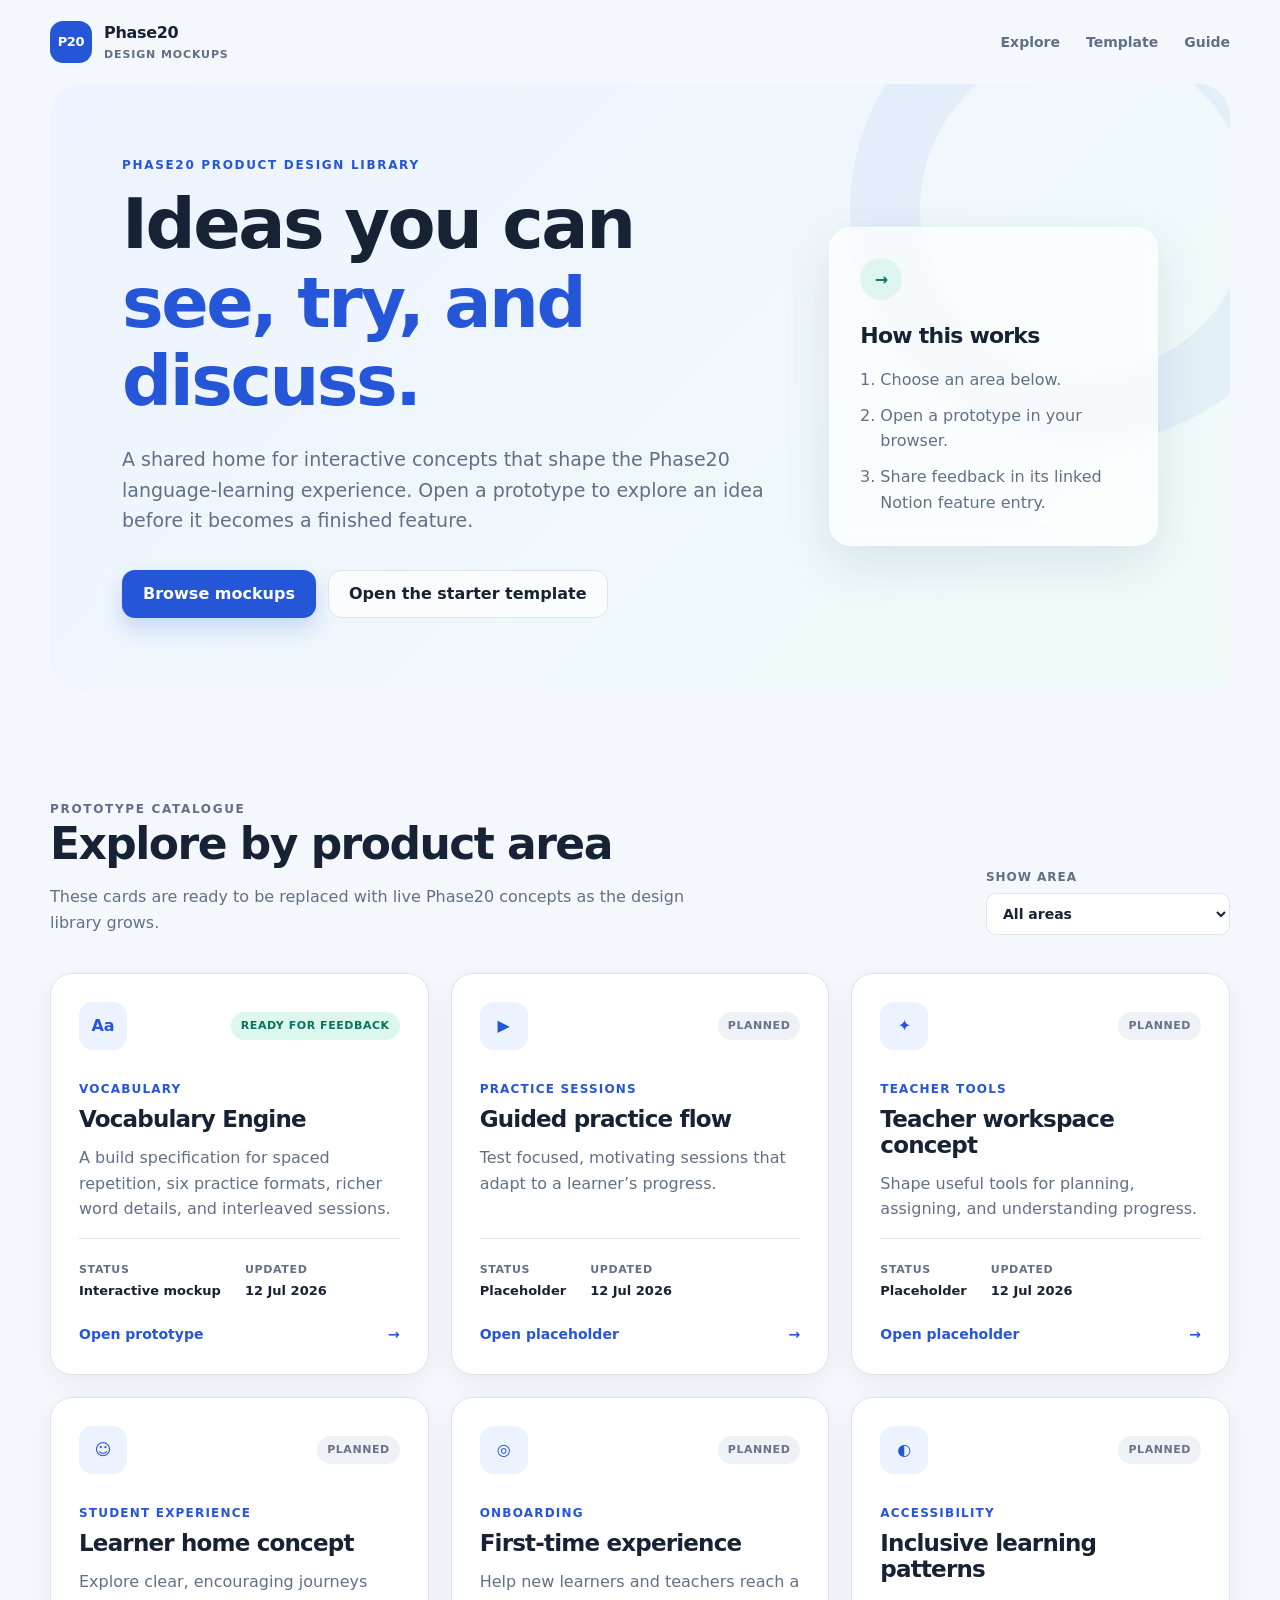
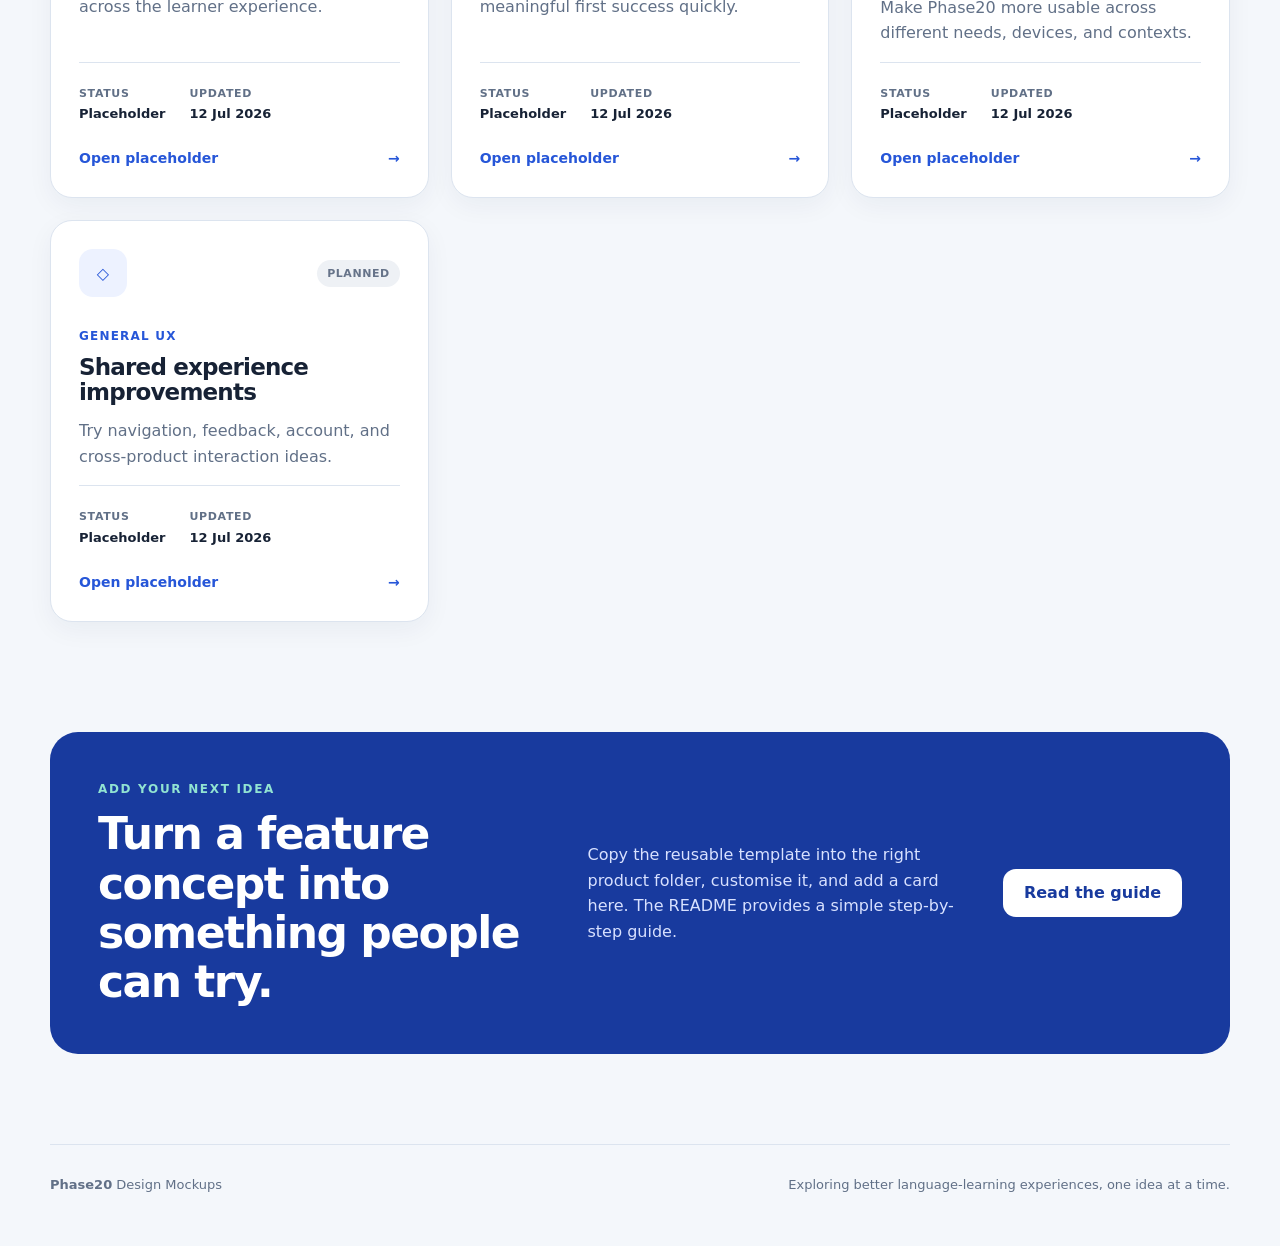
==== index.html @ e2a0d73b "Create Phase20 mockup library" ====
<!doctype html>
<html lang="en">
<head>
  <meta charset="utf-8">
  <meta name="viewport" content="width=device-width, initial-scale=1">
  <meta name="description" content="Interactive design prototypes for Phase20, a language-learning application.">
  <title>Phase20 Design Mockups</title>
  <link rel="stylesheet" href="shared/css/styles.css">
  <script src="shared/js/main.js" defer></script>
</head>
<body>
  <a class="skip-link" href="#mockups">Skip to mockups</a>
  <header class="site-header">
    <a class="brand" href="./" aria-label="Phase20 mockups home">
      <span class="brand-mark" aria-hidden="true">P20</span>
      <span>Phase20 <small>Design Mockups</small></span>
    </a>
    <nav aria-label="Primary navigation">
      <a href="#mockups">Explore</a>
      <a href="shared/mockup-template.html">Template</a>
      <a href="README.md">Guide</a>
    </nav>
  </header>

  <main>
    <section class="hero" aria-labelledby="page-title">
      <div class="hero-copy">
        <p class="eyebrow">Phase20 product design library</p>
        <h1 id="page-title">Ideas you can <span>see, try, and discuss.</span></h1>
        <p class="hero-summary">A shared home for interactive concepts that shape the Phase20 language-learning experience. Open a prototype to explore an idea before it becomes a finished feature.</p>
        <div class="hero-actions">
          <a class="button button-primary" href="#mockups">Browse mockups</a>
          <a class="button button-secondary" href="shared/mockup-template.html">Open the starter template</a>
        </div>
      </div>
      <aside class="hero-card" aria-label="How to use this library">
        <span class="hero-card-icon" aria-hidden="true">→</span>
        <h2>How this works</h2>
        <ol>
          <li>Choose an area below.</li>
          <li>Open a prototype in your browser.</li>
          <li>Share feedback in its linked Notion feature entry.</li>
        </ol>
      </aside>
    </section>

    <section class="catalogue" id="mockups" aria-labelledby="catalogue-title">
      <div class="section-heading">
        <div>
          <p class="eyebrow">Prototype catalogue</p>
          <h2 id="catalogue-title">Explore by product area</h2>
          <p>These cards are ready to be replaced with live Phase20 concepts as the design library grows.</p>
        </div>
        <label class="filter-label" for="area-filter">Show area
          <select id="area-filter">
            <option value="all">All areas</option>
            <option value="learning">Learning experience</option>
            <option value="support">Support and inclusion</option>
            <option value="platform">Platform experience</option>
          </select>
        </label>
      </div>

      <div class="card-grid">
        <article class="prototype-card" data-group="learning">
          <div class="card-top"><span class="card-icon" aria-hidden="true">Aa</span><span class="status status-ready">Ready for feedback</span></div>
          <p class="card-area">Vocabulary</p><h3>Vocabulary Engine</h3>
          <p>A build specification for spaced repetition, six practice formats, richer word details, and interleaved sessions.</p>
          <dl><div><dt>Status</dt><dd>Interactive mockup</dd></div><div><dt>Updated</dt><dd>12 Jul 2026</dd></div></dl>
          <a class="card-link" href="vocabulary/vocabulary-engine-build-spec.html">Open prototype <span aria-hidden="true">→</span></a>
        </article>

        <article class="prototype-card" data-group="learning">
          <div class="card-top"><span class="card-icon" aria-hidden="true">▶</span><span class="status status-planned">Planned</span></div>
          <p class="card-area">Practice Sessions</p><h3>Guided practice flow</h3>
          <p>Test focused, motivating sessions that adapt to a learner’s progress.</p>
          <dl><div><dt>Status</dt><dd>Placeholder</dd></div><div><dt>Updated</dt><dd>12 Jul 2026</dd></div></dl>
          <a class="card-link" href="shared/mockup-template.html">Open placeholder <span aria-hidden="true">→</span></a>
        </article>

        <article class="prototype-card" data-group="platform">
          <div class="card-top"><span class="card-icon" aria-hidden="true">✦</span><span class="status status-planned">Planned</span></div>
          <p class="card-area">Teacher Tools</p><h3>Teacher workspace concept</h3>
          <p>Shape useful tools for planning, assigning, and understanding progress.</p>
          <dl><div><dt>Status</dt><dd>Placeholder</dd></div><div><dt>Updated</dt><dd>12 Jul 2026</dd></div></dl>
          <a class="card-link" href="shared/mockup-template.html">Open placeholder <span aria-hidden="true">→</span></a>
        </article>

        <article class="prototype-card" data-group="learning">
          <div class="card-top"><span class="card-icon" aria-hidden="true">☺</span><span class="status status-planned">Planned</span></div>
          <p class="card-area">Student Experience</p><h3>Learner home concept</h3>
          <p>Explore clear, encouraging journeys across the learner experience.</p>
          <dl><div><dt>Status</dt><dd>Placeholder</dd></div><div><dt>Updated</dt><dd>12 Jul 2026</dd></div></dl>
          <a class="card-link" href="shared/mockup-template.html">Open placeholder <span aria-hidden="true">→</span></a>
        </article>

        <article class="prototype-card" data-group="platform">
          <div class="card-top"><span class="card-icon" aria-hidden="true">◎</span><span class="status status-planned">Planned</span></div>
          <p class="card-area">Onboarding</p><h3>First-time experience</h3>
          <p>Help new learners and teachers reach a meaningful first success quickly.</p>
          <dl><div><dt>Status</dt><dd>Placeholder</dd></div><div><dt>Updated</dt><dd>12 Jul 2026</dd></div></dl>
          <a class="card-link" href="shared/mockup-template.html">Open placeholder <span aria-hidden="true">→</span></a>
        </article>

        <article class="prototype-card" data-group="support">
          <div class="card-top"><span class="card-icon" aria-hidden="true">◐</span><span class="status status-planned">Planned</span></div>
          <p class="card-area">Accessibility</p><h3>Inclusive learning patterns</h3>
          <p>Make Phase20 more usable across different needs, devices, and contexts.</p>
          <dl><div><dt>Status</dt><dd>Placeholder</dd></div><div><dt>Updated</dt><dd>12 Jul 2026</dd></div></dl>
          <a class="card-link" href="shared/mockup-template.html">Open placeholder <span aria-hidden="true">→</span></a>
        </article>

        <article class="prototype-card" data-group="platform">
          <div class="card-top"><span class="card-icon" aria-hidden="true">◇</span><span class="status status-planned">Planned</span></div>
          <p class="card-area">General UX</p><h3>Shared experience improvements</h3>
          <p>Try navigation, feedback, account, and cross-product interaction ideas.</p>
          <dl><div><dt>Status</dt><dd>Placeholder</dd></div><div><dt>Updated</dt><dd>12 Jul 2026</dd></div></dl>
          <a class="card-link" href="shared/mockup-template.html">Open placeholder <span aria-hidden="true">→</span></a>
        </article>
      </div>
      <p class="empty-state" id="empty-state" hidden>No mockup areas match this filter yet.</p>
    </section>

    <section class="contribute" aria-labelledby="contribute-title">
      <div><p class="eyebrow">Add your next idea</p><h2 id="contribute-title">Turn a feature concept into something people can try.</h2></div>
      <p>Copy the reusable template into the right product folder, customise it, and add a card here. The README provides a simple step-by-step guide.</p>
      <a class="button button-light" href="README.md#adding-a-new-mockup">Read the guide</a>
    </section>
  </main>

  <footer><p><strong>Phase20</strong> Design Mockups</p><p>Exploring better language-learning experiences, one idea at a time.</p></footer>
</body>
</html>
---- shared/css/styles.css ----
:root {
  --ink: #172235; --muted: #617087; --paper: #fff; --canvas: #f4f7fb;
  --brand: #2656d8; --brand-dark: #183a9e; --accent: #17a887; --line: #dce4ef;
  --shadow: 0 18px 50px rgba(24, 45, 85, .10); --radius: 22px;
}
* { box-sizing: border-box; }
html { scroll-behavior: smooth; }
body { margin: 0; color: var(--ink); background: var(--canvas); font: 16px/1.6 Inter, ui-sans-serif, system-ui, -apple-system, BlinkMacSystemFont, "Segoe UI", sans-serif; }
a { color: inherit; }
.skip-link { position: fixed; top: 12px; left: 12px; z-index: 10; padding: 10px 14px; border-radius: 10px; background: var(--ink); color: #fff; transform: translateY(-150%); }
.skip-link:focus { transform: none; }
.site-header, main, footer { width: min(1180px, calc(100% - 40px)); margin-inline: auto; }
.site-header { min-height: 84px; display: flex; align-items: center; justify-content: space-between; gap: 24px; }
.brand { display: inline-flex; align-items: center; gap: 12px; text-decoration: none; font-weight: 800; letter-spacing: -.02em; }
.brand small { display: block; color: var(--muted); font-size: 11px; font-weight: 700; letter-spacing: .08em; text-transform: uppercase; }
.brand-mark { display: grid; place-items: center; width: 42px; height: 42px; border-radius: 13px; background: var(--brand); color: #fff; font-size: 13px; }
nav { display: flex; gap: 26px; }
nav a { color: var(--muted); font-size: 14px; font-weight: 700; text-decoration: none; }
nav a:hover, nav a:focus { color: var(--brand); }
.hero { overflow: hidden; position: relative; display: grid; grid-template-columns: 1.5fr .75fr; gap: 50px; align-items: center; min-height: 510px; padding: 72px; border-radius: 32px; background: linear-gradient(135deg, #eef3ff 0%, #f0fbf8 100%); }
.hero::after { content: ""; position: absolute; right: -90px; top: -110px; width: 330px; height: 330px; border: 70px solid rgba(38, 86, 216, .06); border-radius: 50%; }
.eyebrow { margin: 0 0 10px; color: var(--brand); font-size: 12px; font-weight: 800; letter-spacing: .14em; text-transform: uppercase; }
h1, h2, h3 { margin-top: 0; line-height: 1.12; letter-spacing: -.035em; }
h1 { max-width: 720px; margin-bottom: 24px; font-size: clamp(42px, 6vw, 70px); }
h1 span { color: var(--brand); }
.hero-summary { max-width: 670px; margin: 0; color: var(--muted); font-size: 19px; }
.hero-actions { display: flex; flex-wrap: wrap; gap: 12px; margin-top: 34px; }
.button { display: inline-flex; justify-content: center; align-items: center; min-height: 48px; padding: 0 20px; border: 1px solid transparent; border-radius: 13px; font-weight: 750; text-decoration: none; }
.button-primary { background: var(--brand); color: #fff; box-shadow: 0 10px 22px rgba(38, 86, 216, .2); }
.button-primary:hover { background: var(--brand-dark); }
.button-secondary { border-color: var(--line); background: rgba(255,255,255,.7); }
.button-light { background: #fff; color: var(--brand-dark); white-space: nowrap; }
.hero-card { position: relative; z-index: 1; padding: 30px; border: 1px solid rgba(255,255,255,.75); border-radius: var(--radius); background: rgba(255,255,255,.68); box-shadow: var(--shadow); backdrop-filter: blur(8px); }
.hero-card-icon { display: grid; place-items: center; width: 42px; height: 42px; margin-bottom: 24px; border-radius: 50%; background: #dff5ef; color: #08765f; font-weight: 900; }
.hero-card h2 { font-size: 22px; }
.hero-card ol { margin: 0; padding-left: 20px; color: var(--muted); }
.hero-card li + li { margin-top: 10px; }
.catalogue { padding: 110px 0; }
.section-heading { display: flex; justify-content: space-between; align-items: end; gap: 30px; margin-bottom: 38px; }
.section-heading h2, .contribute h2 { margin-bottom: 10px; font-size: clamp(30px, 4vw, 44px); }
.section-heading p { max-width: 680px; margin-bottom: 0; color: var(--muted); }
.filter-label { color: var(--muted); font-size: 12px; font-weight: 800; letter-spacing: .08em; text-transform: uppercase; }
select { display: block; min-width: 215px; margin-top: 6px; padding: 11px 36px 11px 12px; border: 1px solid var(--line); border-radius: 10px; background: #fff; color: var(--ink); font: inherit; font-size: 14px; text-transform: none; }
.card-grid { display: grid; grid-template-columns: repeat(3, 1fr); gap: 22px; }
.prototype-card { display: flex; flex-direction: column; min-height: 365px; padding: 28px; border: 1px solid var(--line); border-radius: var(--radius); background: var(--paper); box-shadow: 0 8px 26px rgba(24,45,85,.05); transition: transform .2s ease, box-shadow .2s ease; }
.prototype-card:hover { transform: translateY(-4px); box-shadow: var(--shadow); }
.prototype-card[hidden] { display: none; }
.card-top { display: flex; align-items: center; justify-content: space-between; margin-bottom: 30px; }
.card-icon { display: grid; place-items: center; width: 48px; height: 48px; border-radius: 14px; background: #edf2ff; color: var(--brand); font-weight: 850; }
.status { padding: 5px 10px; border-radius: 999px; font-size: 11px; font-weight: 800; letter-spacing: .05em; text-transform: uppercase; }
.status-planned { background: #eef1f5; color: #667389; }
.status-progress { background: #fff3d7; color: #8a5c00; }
.status-ready { background: #dcf7ed; color: #08745d; }
.card-area { margin: 0 0 8px; color: var(--brand); font-size: 12px; font-weight: 800; letter-spacing: .1em; text-transform: uppercase; }
.prototype-card h3 { margin-bottom: 12px; font-size: 23px; }
.prototype-card > p:not(.card-area) { margin-top: 0; color: var(--muted); }
dl { display: flex; gap: 24px; margin: auto 0 22px; padding-top: 22px; border-top: 1px solid var(--line); }
dt { color: var(--muted); font-size: 11px; font-weight: 750; letter-spacing: .06em; text-transform: uppercase; }
dd { margin: 2px 0 0; font-size: 13px; font-weight: 700; }
.card-link { display: flex; justify-content: space-between; color: var(--brand); font-size: 14px; font-weight: 800; text-decoration: none; }
.empty-state { padding: 50px; text-align: center; color: var(--muted); }
.contribute { display: grid; grid-template-columns: 1.2fr 1fr auto; gap: 45px; align-items: center; margin-bottom: 90px; padding: 48px; border-radius: 28px; background: var(--brand-dark); color: #fff; }
.contribute .eyebrow { color: #91e3d2; }
.contribute h2 { margin: 0; }
.contribute > p { color: #d8e1ff; }
footer { display: flex; justify-content: space-between; gap: 30px; padding: 30px 0 50px; border-top: 1px solid var(--line); color: var(--muted); font-size: 13px; }
footer p { margin: 0; }
.prototype-shell { min-height: calc(100vh - 170px); padding: 70px 0; }
.prototype-intro { max-width: 760px; }
.prototype-meta { display: grid; grid-template-columns: repeat(3, 1fr); gap: 16px; margin: 34px 0; }
.meta-item { padding: 18px; border: 1px solid var(--line); border-radius: 14px; background: #fff; }
.meta-item strong, .meta-item span { display: block; }
.meta-item span { color: var(--muted); font-size: 13px; }
.prototype-canvas { min-height: 360px; padding: 40px; border: 2px dashed #bdc9da; border-radius: var(--radius); background: #fff; text-align: center; }
:focus-visible { outline: 3px solid #ffbf47; outline-offset: 3px; }
@media (max-width: 900px) { .hero { grid-template-columns: 1fr; padding: 48px; } .card-grid { grid-template-columns: repeat(2, 1fr); } .contribute { grid-template-columns: 1fr; } }
@media (max-width: 620px) { .site-header { align-items: flex-start; padding: 18px 0; } nav { gap: 12px; flex-wrap: wrap; justify-content: flex-end; } nav a:first-child { display: none; } .hero { min-height: 0; padding: 34px 24px; border-radius: 22px; } .hero-card { padding: 24px; } .catalogue { padding: 70px 0; } .section-heading { align-items: stretch; flex-direction: column; } select { width: 100%; } .card-grid { grid-template-columns: 1fr; } .contribute { padding: 32px 24px; } footer { flex-direction: column; } .prototype-meta { grid-template-columns: 1fr; } }
@media (prefers-reduced-motion: reduce) { html { scroll-behavior: auto; } *, *::before, *::after { transition-duration: .01ms !important; } }
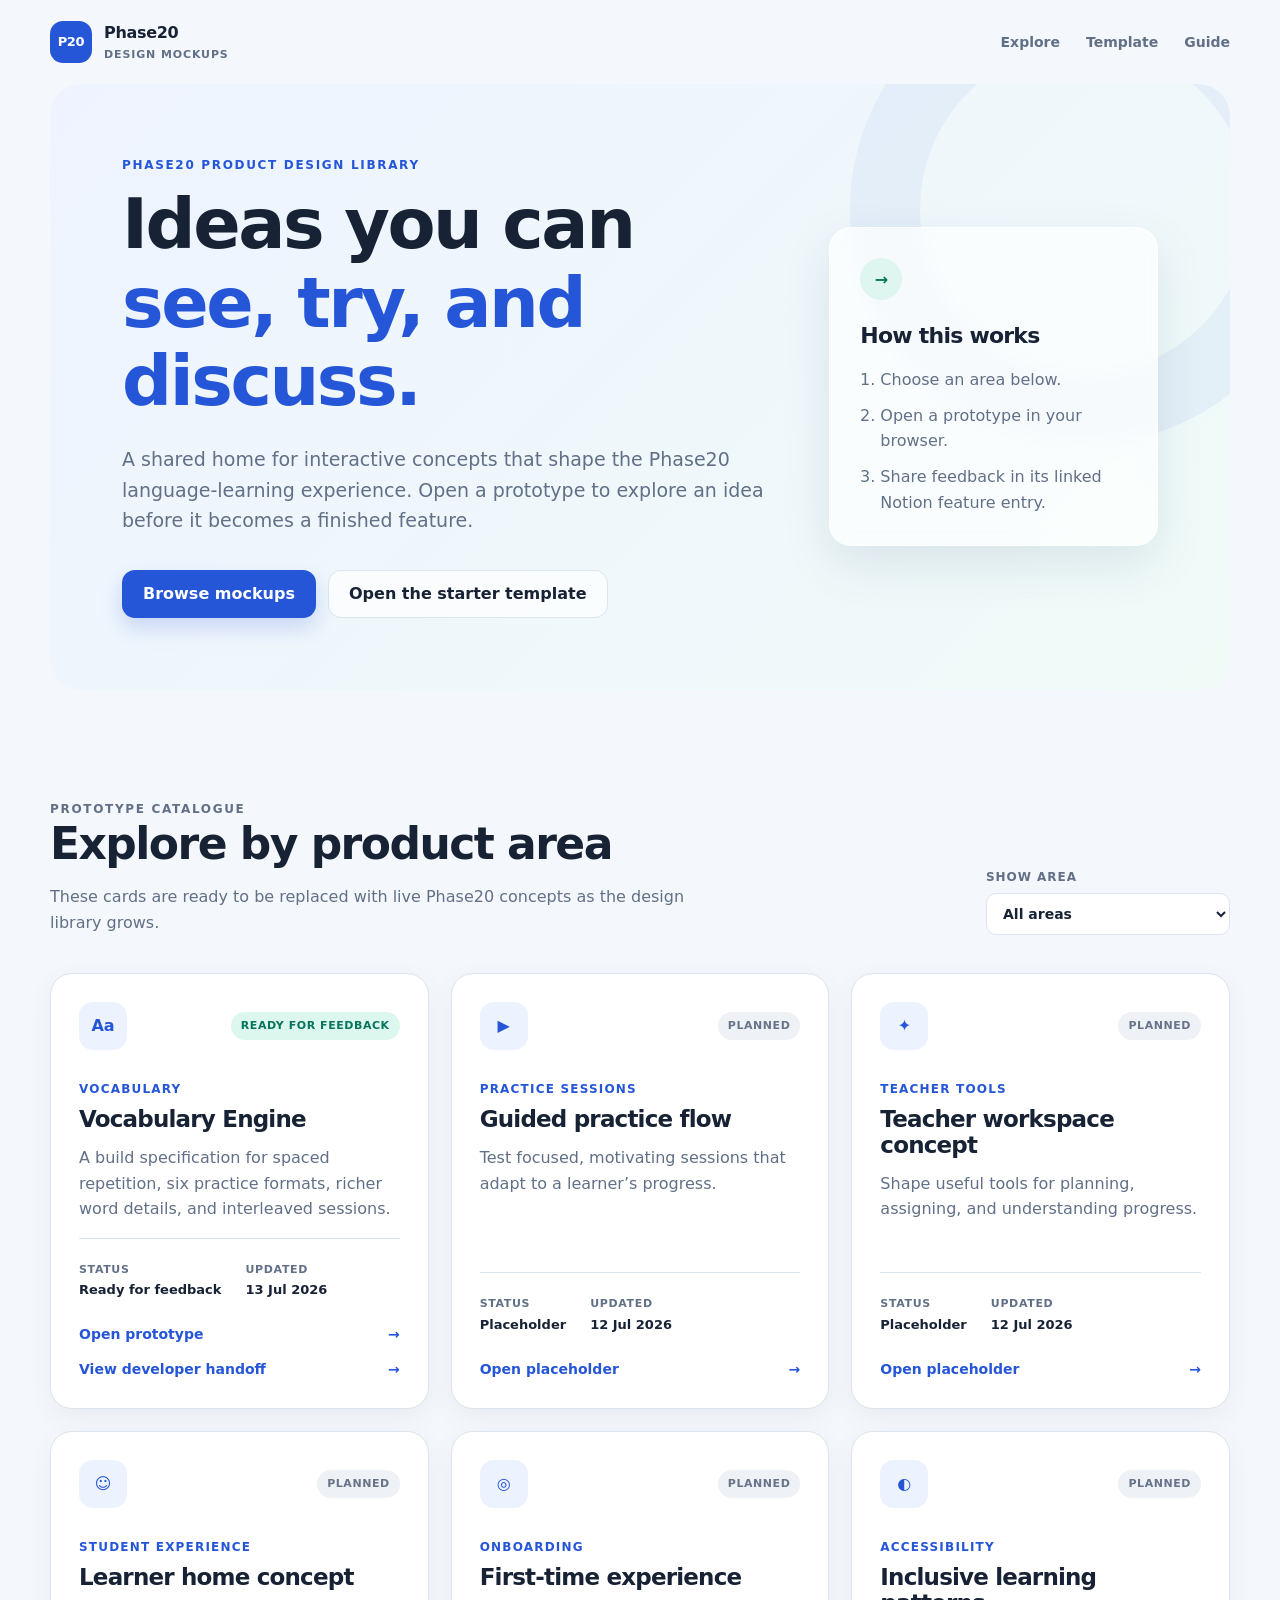
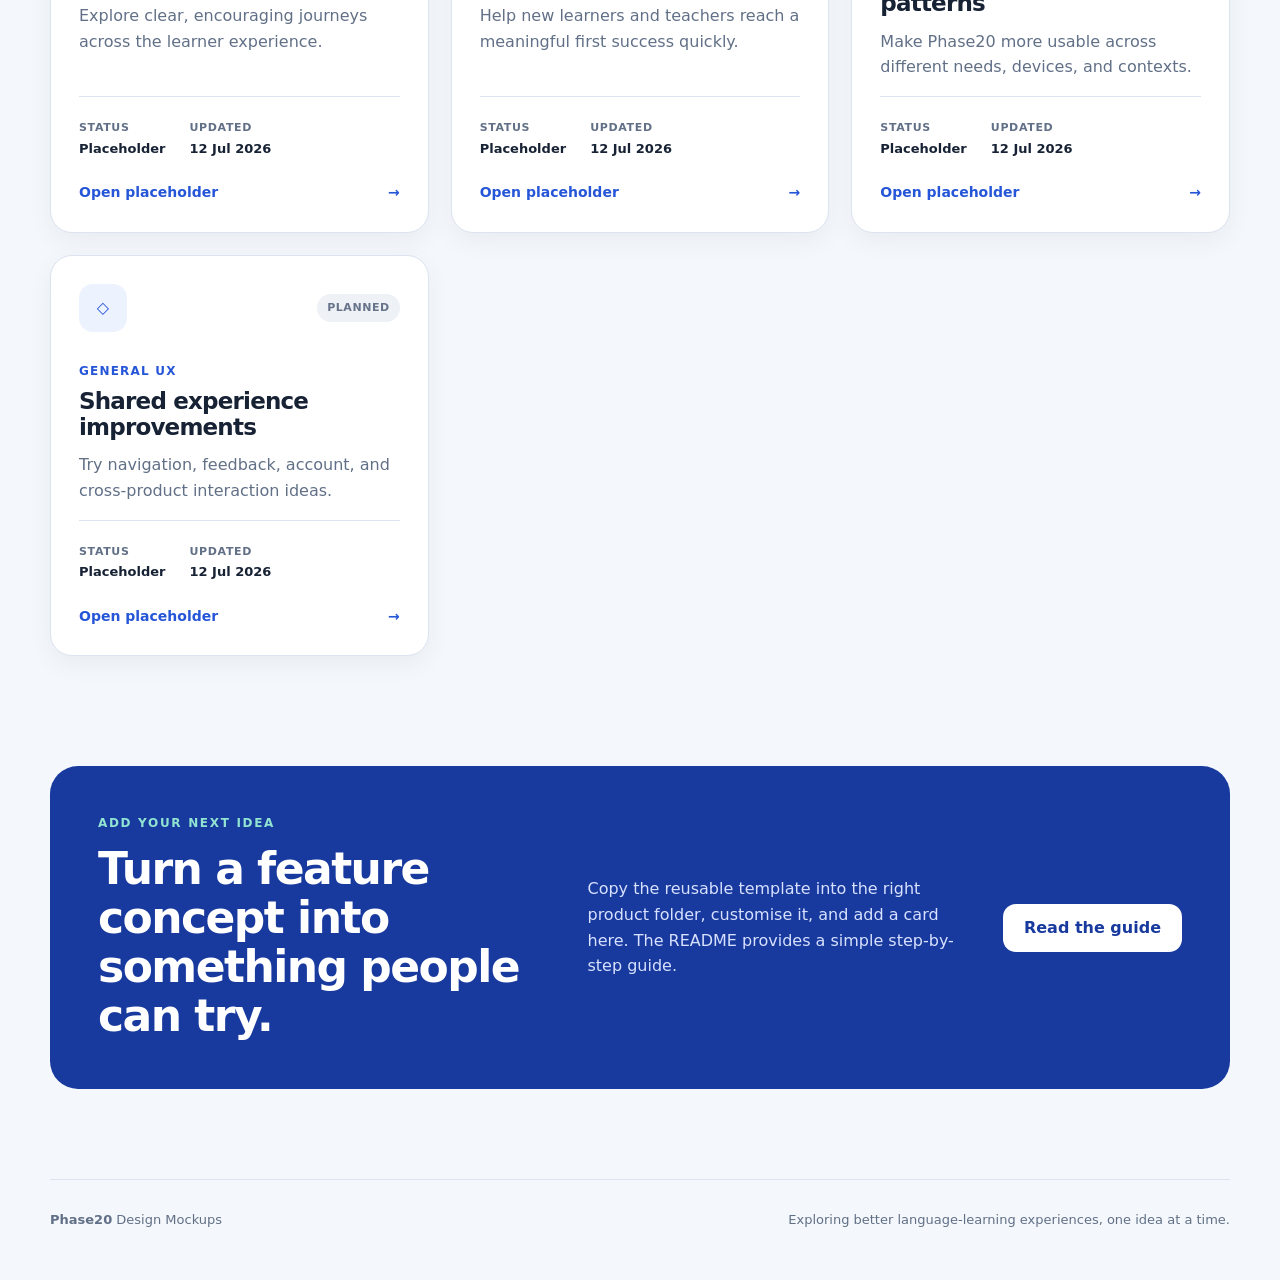
==== commit 799a4714: "Link Vocabulary Engine developer handoff" ====
--- a/index.html
+++ b/index.html
@@ -18,7 +18,7 @@
     <nav aria-label="Primary navigation">
       <a href="#mockups">Explore</a>
       <a href="shared/mockup-template.html">Template</a>
-      <a href="README.md">Guide</a>
+      <a href="user-guide.html">Guide</a>
     </nav>
   </header>
 
@@ -66,8 +66,9 @@
           <div class="card-top"><span class="card-icon" aria-hidden="true">Aa</span><span class="status status-ready">Ready for feedback</span></div>
           <p class="card-area">Vocabulary</p><h3>Vocabulary Engine</h3>
           <p>A build specification for spaced repetition, six practice formats, richer word details, and interleaved sessions.</p>
-          <dl><div><dt>Status</dt><dd>Interactive mockup</dd></div><div><dt>Updated</dt><dd>12 Jul 2026</dd></div></dl>
+          <dl><div><dt>Status</dt><dd>Ready for feedback</dd></div><div><dt>Updated</dt><dd>13 Jul 2026</dd></div></dl>
           <a class="card-link" href="vocabulary/vocabulary-engine-build-spec.html">Open prototype <span aria-hidden="true">→</span></a>
+          <a class="card-link" href="https://app.notion.com/p/39b4433581618145b767f1f9d468fa7c">View developer handoff <span aria-hidden="true">→</span></a>
         </article>
 
         <article class="prototype-card" data-group="learning">
@@ -124,7 +125,7 @@
     <section class="contribute" aria-labelledby="contribute-title">
       <div><p class="eyebrow">Add your next idea</p><h2 id="contribute-title">Turn a feature concept into something people can try.</h2></div>
       <p>Copy the reusable template into the right product folder, customise it, and add a card here. The README provides a simple step-by-step guide.</p>
-      <a class="button button-light" href="README.md#adding-a-new-mockup">Read the guide</a>
+      <a class="button button-light" href="user-guide.html">Read the guide</a>
     </section>
   </main>
 
--- a/shared/css/styles.css
+++ b/shared/css/styles.css
@@ -58,6 +58,7 @@
 dt { color: var(--muted); font-size: 11px; font-weight: 750; letter-spacing: .06em; text-transform: uppercase; }
 dd { margin: 2px 0 0; font-size: 13px; font-weight: 700; }
 .card-link { display: flex; justify-content: space-between; color: var(--brand); font-size: 14px; font-weight: 800; text-decoration: none; }
+.card-link + .card-link { margin-top: 12px; }
 .empty-state { padding: 50px; text-align: center; color: var(--muted); }
 .contribute { display: grid; grid-template-columns: 1.2fr 1fr auto; gap: 45px; align-items: center; margin-bottom: 90px; padding: 48px; border-radius: 28px; background: var(--brand-dark); color: #fff; }
 .contribute .eyebrow { color: #91e3d2; }
@@ -72,7 +73,22 @@
 .meta-item strong, .meta-item span { display: block; }
 .meta-item span { color: var(--muted); font-size: 13px; }
 .prototype-canvas { min-height: 360px; padding: 40px; border: 2px dashed #bdc9da; border-radius: var(--radius); background: #fff; text-align: center; }
+.guide-section { margin-top: 58px; }
+.guide-callout, .guide-next { margin-top: 34px; padding: 28px 32px; border: 1px solid #cfe9e2; border-radius: var(--radius); background: #effaf7; }
+.guide-callout h2, .guide-next h2 { margin-top: 0; }
+.workflow-list { display: grid; gap: 16px; margin: 24px 0 0; padding: 0; list-style: none; }
+.workflow-list li { display: grid; grid-template-columns: 44px 1fr; gap: 18px; align-items: start; padding: 22px; border: 1px solid var(--line); border-radius: var(--radius); background: var(--paper); }
+.workflow-list h3, .guide-card h3 { margin: 0 0 8px; }
+.workflow-list p, .guide-card ul, .guide-checklist { margin: 0; color: var(--muted); }
+.workflow-number { display: grid; place-items: center; width: 38px; height: 38px; border-radius: 50%; background: #edf2ff; color: var(--brand); font-weight: 850; }
+.guide-grid { display: grid; grid-template-columns: repeat(3, 1fr); gap: 18px; margin-top: 24px; }
+.guide-card { padding: 24px; border: 1px solid var(--line); border-radius: var(--radius); background: var(--paper); }
+.guide-card ul { padding-left: 20px; }
+.guide-card li + li, .guide-checklist li + li { margin-top: 9px; }
+.guide-checklist { padding-left: 22px; }
+.guide-next { background: #fff8eb; border-color: #f0d49a; }
 :focus-visible { outline: 3px solid #ffbf47; outline-offset: 3px; }
 @media (max-width: 900px) { .hero { grid-template-columns: 1fr; padding: 48px; } .card-grid { grid-template-columns: repeat(2, 1fr); } .contribute { grid-template-columns: 1fr; } }
 @media (max-width: 620px) { .site-header { align-items: flex-start; padding: 18px 0; } nav { gap: 12px; flex-wrap: wrap; justify-content: flex-end; } nav a:first-child { display: none; } .hero { min-height: 0; padding: 34px 24px; border-radius: 22px; } .hero-card { padding: 24px; } .catalogue { padding: 70px 0; } .section-heading { align-items: stretch; flex-direction: column; } select { width: 100%; } .card-grid { grid-template-columns: 1fr; } .contribute { padding: 32px 24px; } footer { flex-direction: column; } .prototype-meta { grid-template-columns: 1fr; } }
 @media (prefers-reduced-motion: reduce) { html { scroll-behavior: auto; } *, *::before, *::after { transition-duration: .01ms !important; } }
+@media (max-width: 620px) { .guide-grid { grid-template-columns: 1fr; } .guide-callout, .guide-next { padding: 24px; } }
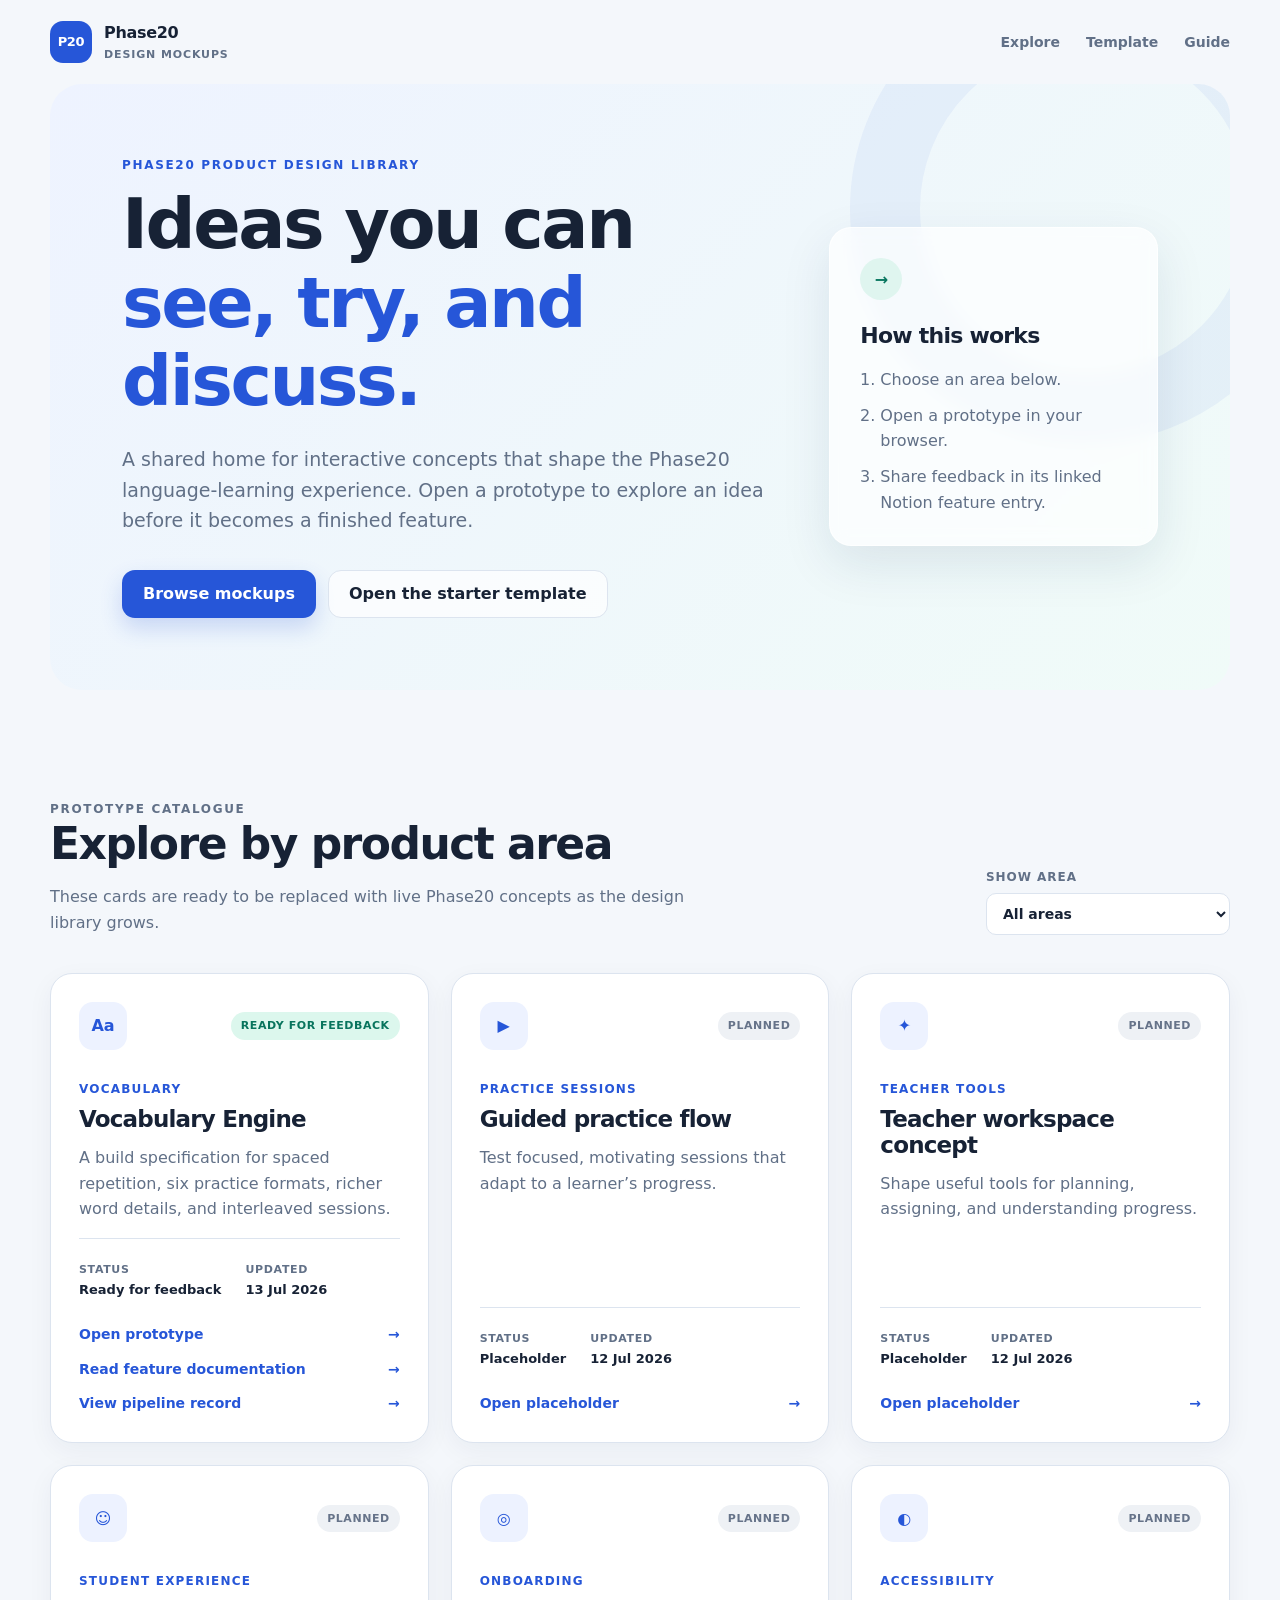
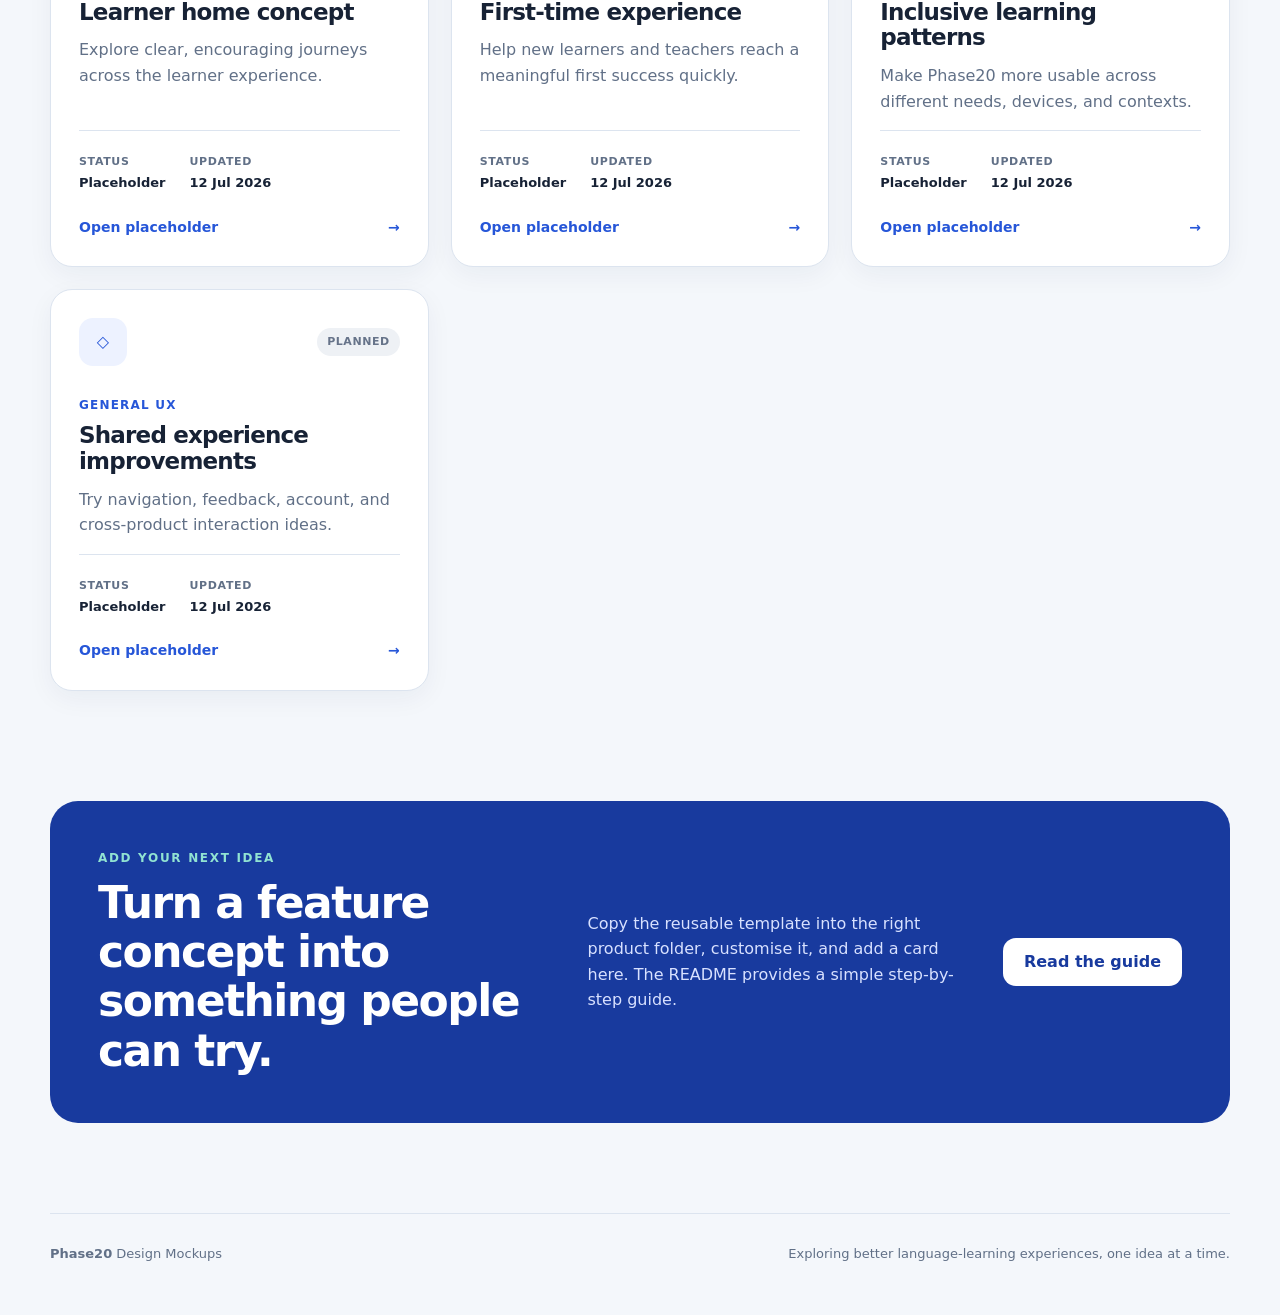
==== commit cf660b41: "Separate feature documentation from pipeline" ====
--- a/index.html
+++ b/index.html
@@ -68,7 +68,8 @@
           <p>A build specification for spaced repetition, six practice formats, richer word details, and interleaved sessions.</p>
           <dl><div><dt>Status</dt><dd>Ready for feedback</dd></div><div><dt>Updated</dt><dd>13 Jul 2026</dd></div></dl>
           <a class="card-link" href="vocabulary/vocabulary-engine-build-spec.html">Open prototype <span aria-hidden="true">→</span></a>
-          <a class="card-link" href="https://app.notion.com/p/39b4433581618145b767f1f9d468fa7c">View developer handoff <span aria-hidden="true">→</span></a>
+          <a class="card-link" href="https://app.notion.com/p/39b443358161817dbf60e6e031a59617">Read feature documentation <span aria-hidden="true">→</span></a>
+          <a class="card-link" href="https://app.notion.com/p/39b4433581618145b767f1f9d468fa7c">View pipeline record <span aria-hidden="true">→</span></a>
         </article>
 
         <article class="prototype-card" data-group="learning">
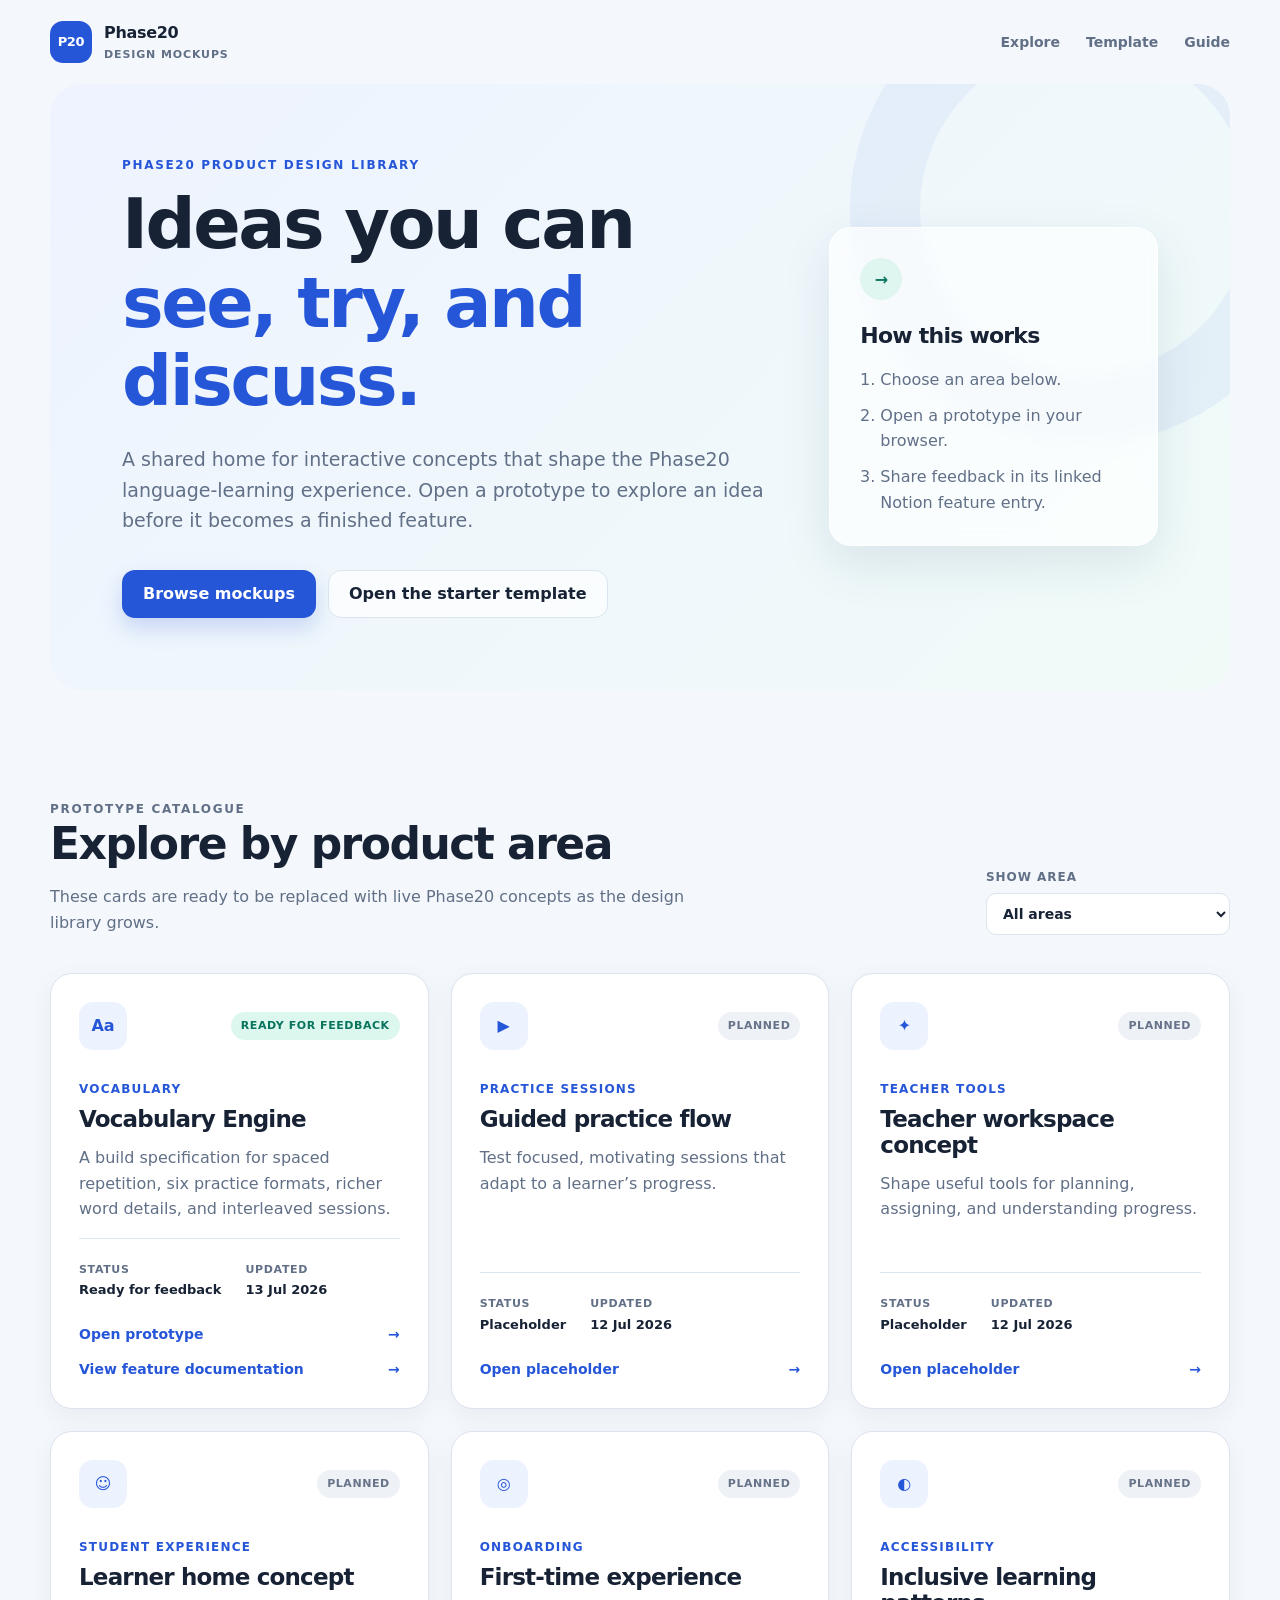
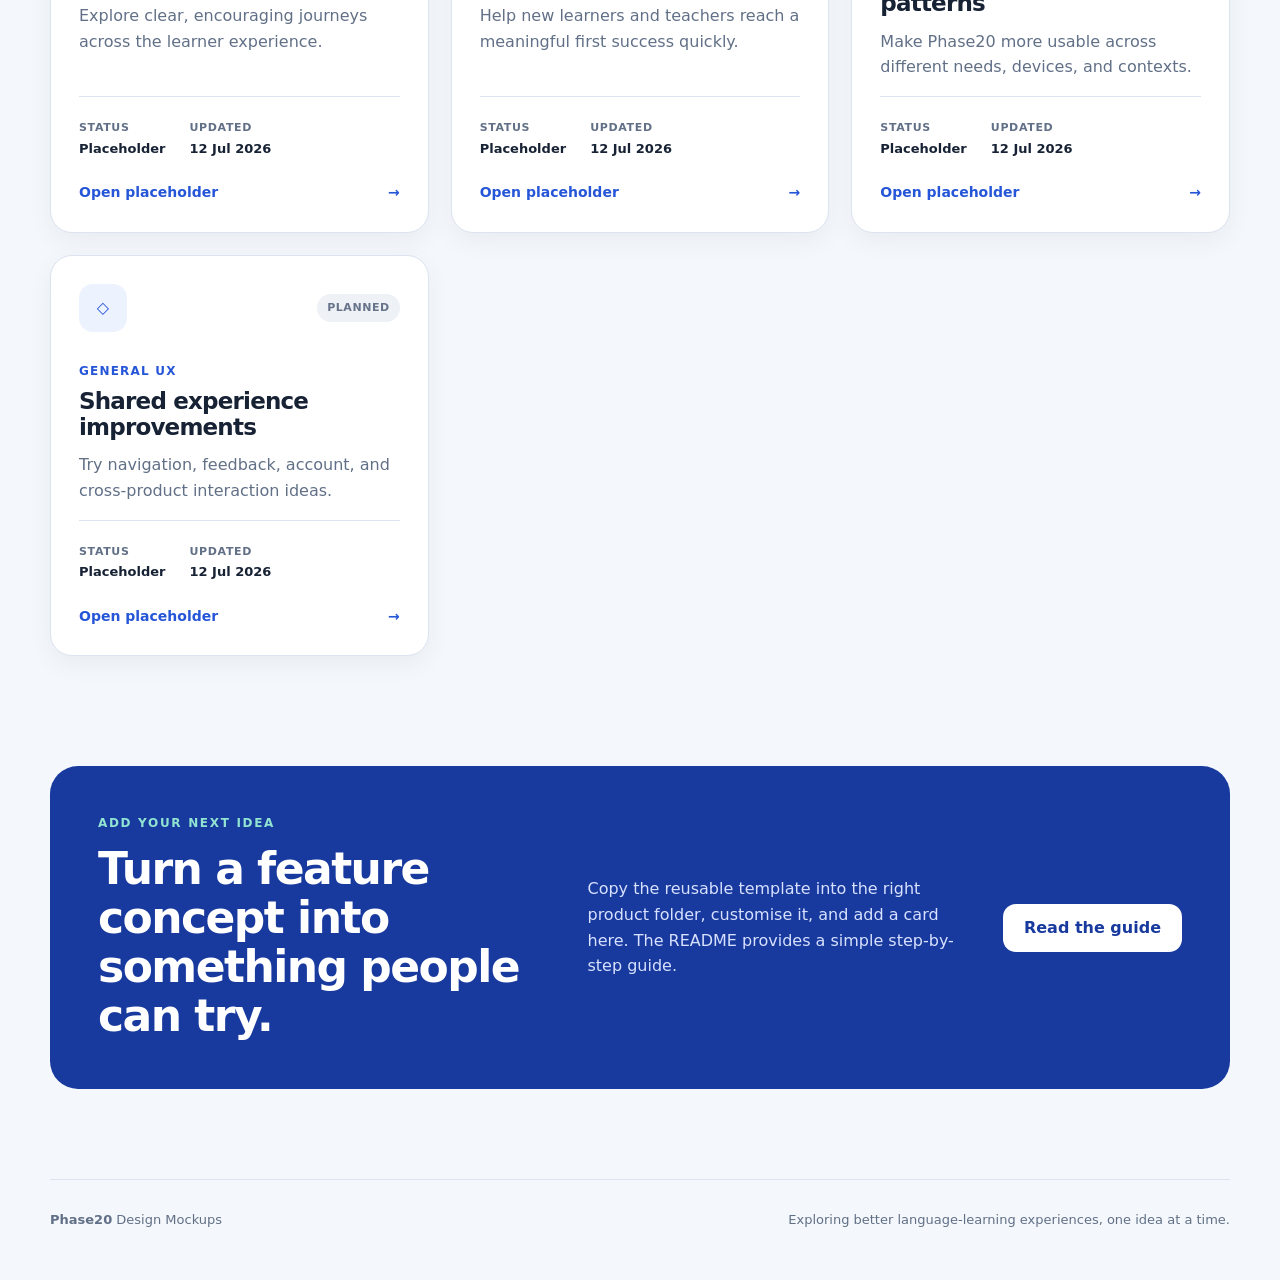
==== commit b4b67c2f: "Use one feature record with multiple views" ====
--- a/index.html
+++ b/index.html
@@ -68,8 +68,7 @@
           <p>A build specification for spaced repetition, six practice formats, richer word details, and interleaved sessions.</p>
           <dl><div><dt>Status</dt><dd>Ready for feedback</dd></div><div><dt>Updated</dt><dd>13 Jul 2026</dd></div></dl>
           <a class="card-link" href="vocabulary/vocabulary-engine-build-spec.html">Open prototype <span aria-hidden="true">→</span></a>
-          <a class="card-link" href="https://app.notion.com/p/39b443358161817dbf60e6e031a59617">Read feature documentation <span aria-hidden="true">→</span></a>
-          <a class="card-link" href="https://app.notion.com/p/39b4433581618145b767f1f9d468fa7c">View pipeline record <span aria-hidden="true">→</span></a>
+          <a class="card-link" href="https://app.notion.com/p/39b4433581618145b767f1f9d468fa7c">View feature documentation <span aria-hidden="true">→</span></a>
         </article>
 
         <article class="prototype-card" data-group="learning">
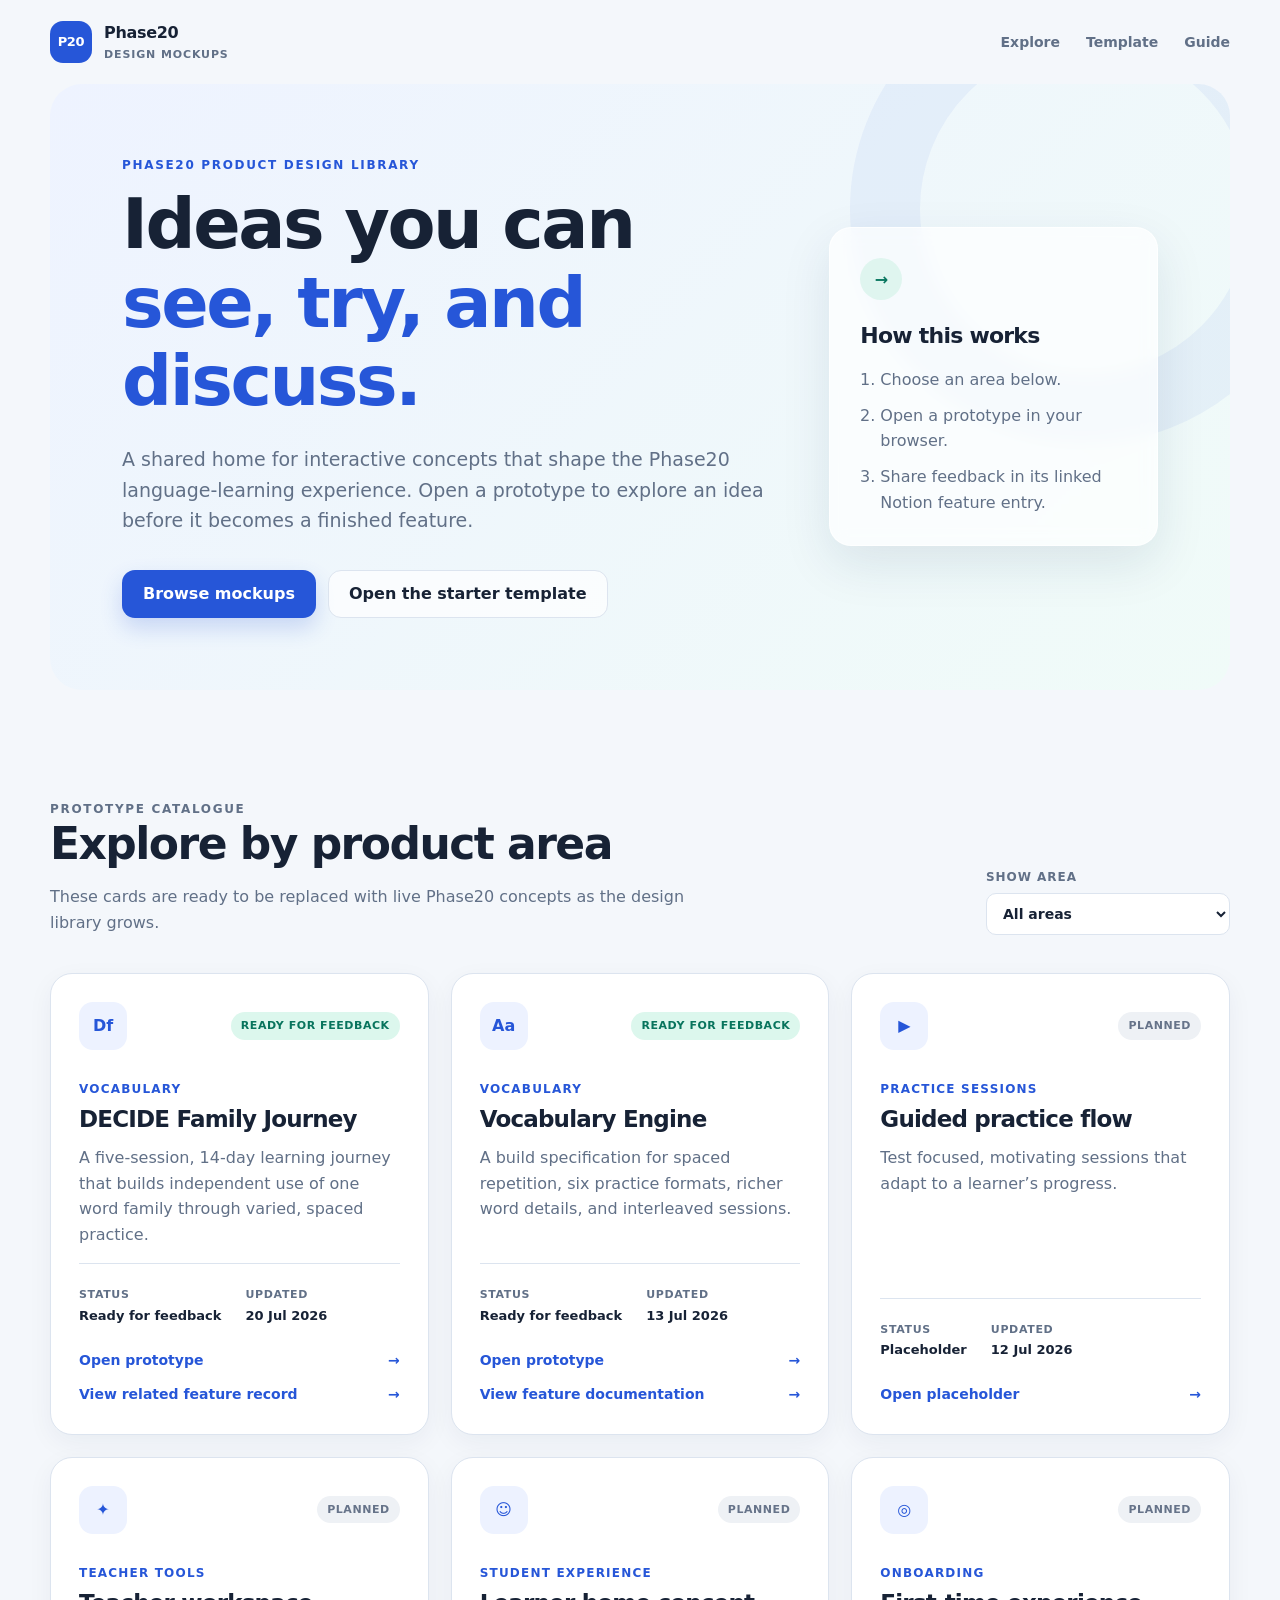
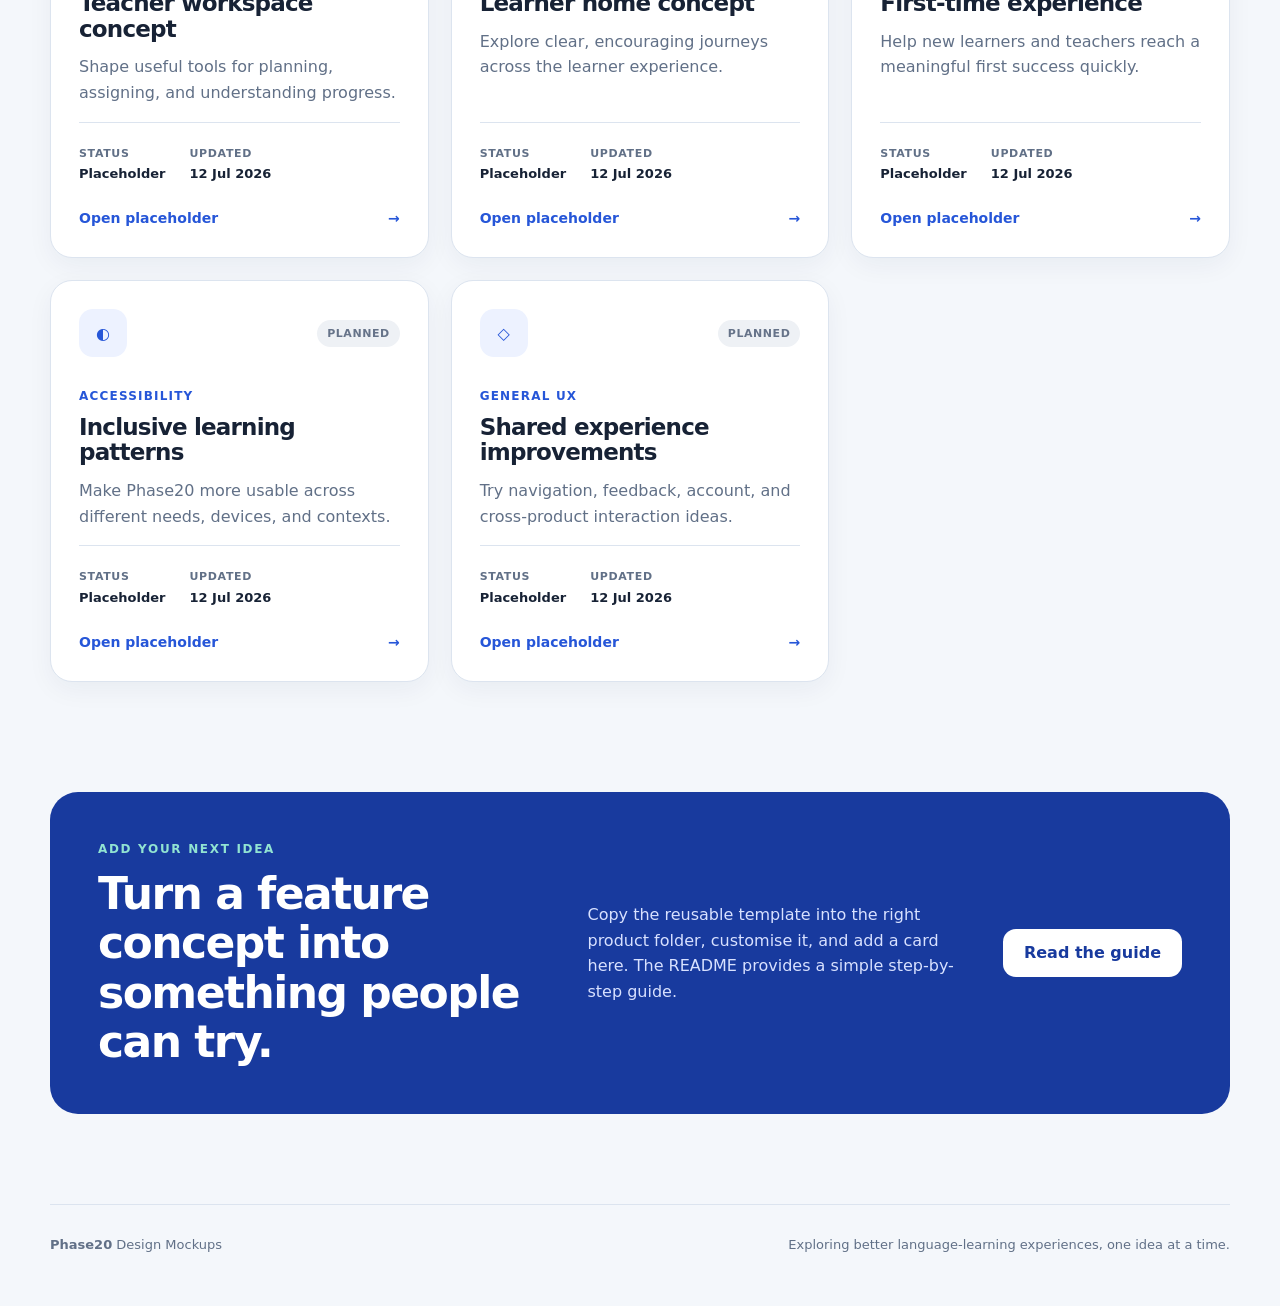
==== commit fbad34bf: "Add DECIDE family journey mockup" ====
--- a/index.html
+++ b/index.html
@@ -62,6 +62,15 @@
       </div>
 
       <div class="card-grid">
+        <article class="prototype-card" data-group="learning">
+          <div class="card-top"><span class="card-icon" aria-hidden="true">Df</span><span class="status status-ready">Ready for feedback</span></div>
+          <p class="card-area">Vocabulary</p><h3>DECIDE Family Journey</h3>
+          <p>A five-session, 14-day learning journey that builds independent use of one word family through varied, spaced practice.</p>
+          <dl><div><dt>Status</dt><dd>Ready for feedback</dd></div><div><dt>Updated</dt><dd>20 Jul 2026</dd></div></dl>
+          <a class="card-link" href="vocabulary/decide-family-journey.html">Open prototype <span aria-hidden="true">→</span></a>
+          <a class="card-link" href="https://app.notion.com/p/39c076bec8c981249e40e141147af3fd">View related feature record <span aria-hidden="true">→</span></a>
+        </article>
+
         <article class="prototype-card" data-group="learning">
           <div class="card-top"><span class="card-icon" aria-hidden="true">Aa</span><span class="status status-ready">Ready for feedback</span></div>
           <p class="card-area">Vocabulary</p><h3>Vocabulary Engine</h3>
